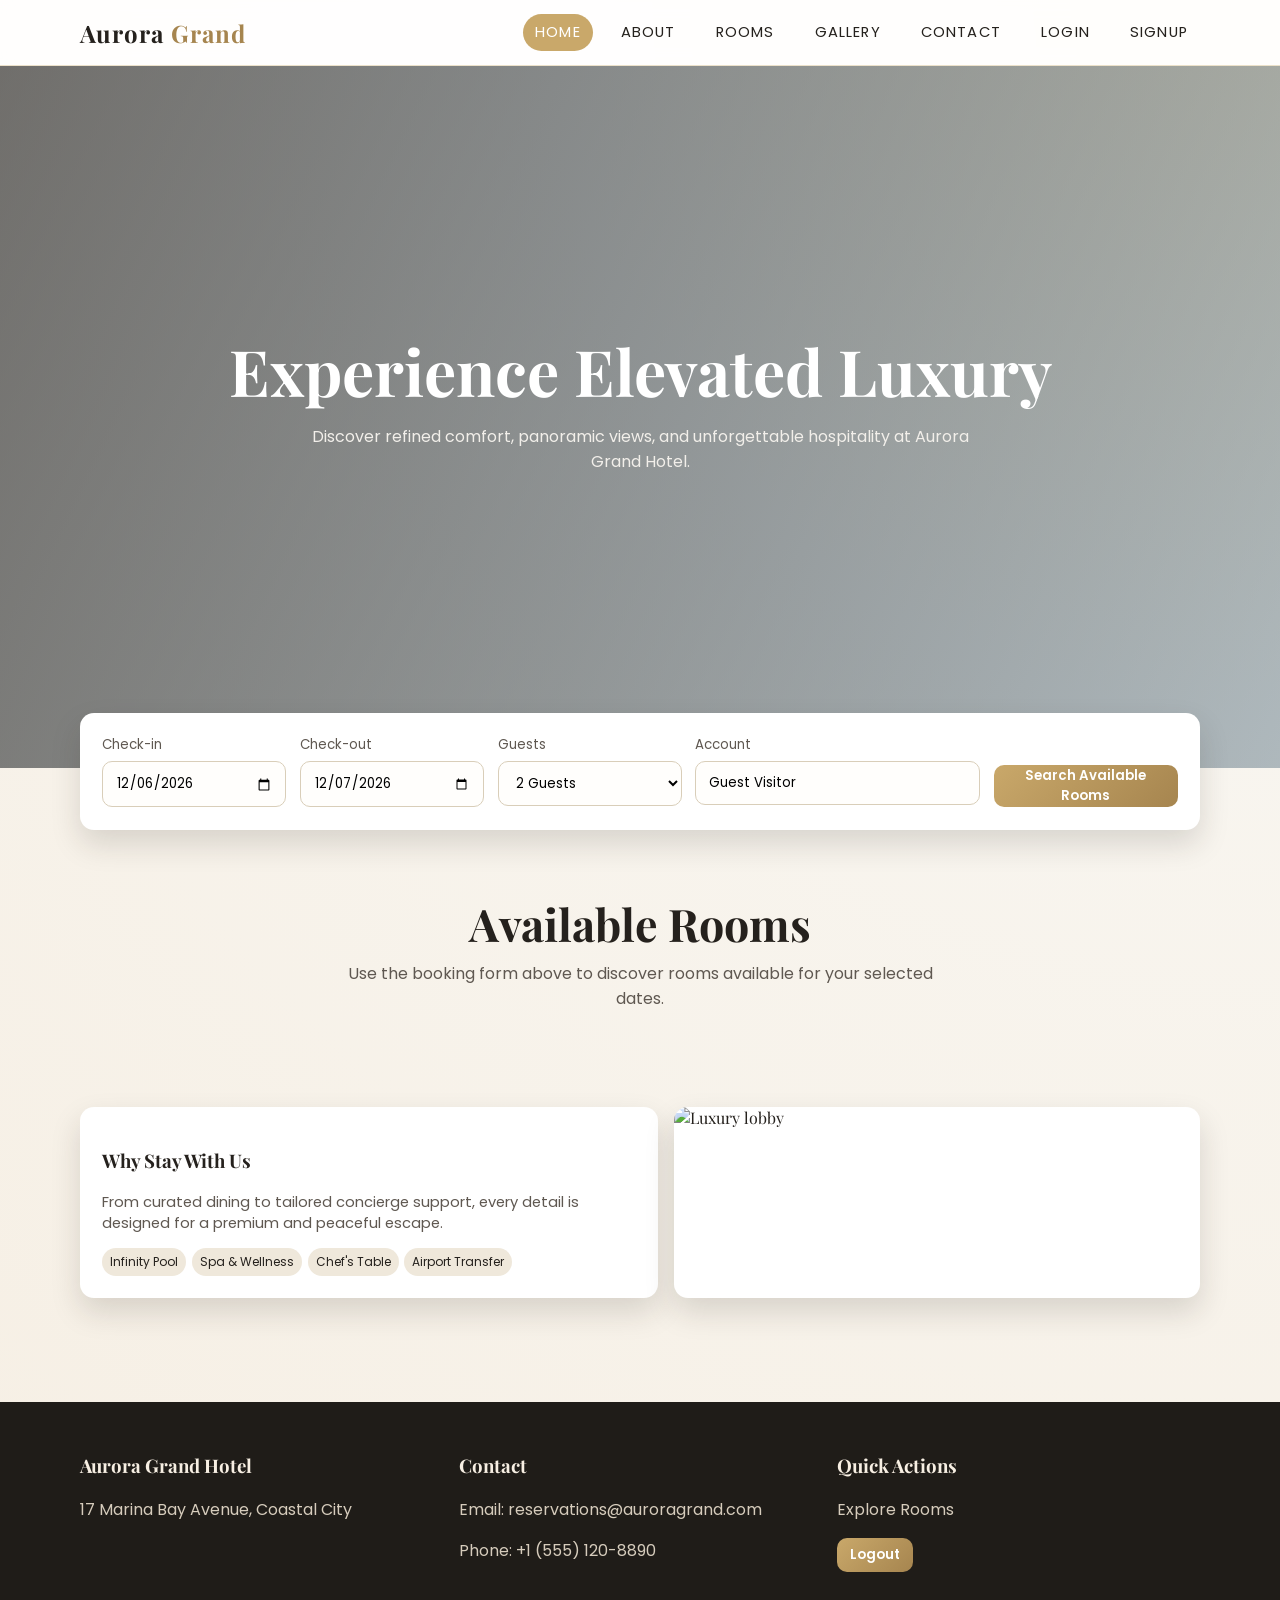
==== index.html @ 3c6bedbd "Add files via upload" ====
<!DOCTYPE html>
<html lang="en">
  <head>
    <meta charset="UTF-8" />
    <meta name="viewport" content="width=device-width, initial-scale=1.0" />
    <title>Aurora Grand Hotel | Luxury Stay</title>
    <link rel="preconnect" href="https://fonts.googleapis.com" />
    <link rel="preconnect" href="https://fonts.gstatic.com" crossorigin />
    <link href="https://fonts.googleapis.com/css2?family=Playfair+Display:wght@500;700&family=Poppins:wght@300;400;500;600&display=swap" rel="stylesheet" />
    <link rel="stylesheet" href="css/styles.css" />
  </head>
  <body>
    <header class="navbar">
      <div class="container navbar-inner">
        <a class="brand" href="index.html">Aurora <span>Grand</span></a>
        <button class="menu-toggle" id="menuToggle">Menu</button>
        <nav class="nav-links" id="navLinks">
          <a href="index.html">Home</a>
          <a href="about.html">About</a>
          <a href="rooms.html">Rooms</a>
          <a href="gallery.html">Gallery</a>
          <a href="contact.html">Contact</a>
          <a href="login.html" id="loginLink">Login</a>
          <a href="signup.html" id="signupLink">Signup</a>
        </nav>
      </div>
    </header>

    <section class="hero">
      <div class="hero-content container">
        <h1>Experience Elevated Luxury</h1>
        <p>Discover refined comfort, panoramic views, and unforgettable hospitality at Aurora Grand Hotel.</p>
      </div>
    </section>

    <main>
      <section class="container">
        <div class="card booking-card">
          <form class="booking-form" id="homeBookingForm">
            <div class="form-group">
              <label for="checkIn">Check-in</label>
              <input type="date" id="checkIn" required />
            </div>
            <div class="form-group">
              <label for="checkOut">Check-out</label>
              <input type="date" id="checkOut" required />
            </div>
            <div class="form-group">
              <label for="guests">Guests</label>
              <select id="guests" required>
                <option value="1">1 Guest</option>
                <option value="2" selected>2 Guests</option>
                <option value="3">3 Guests</option>
                <option value="4">4 Guests</option>
                <option value="5">5 Guests</option>
              </select>
            </div>
            <div class="form-group">
              <label for="userBadge">Account</label>
              <input id="userBadge" type="text" value="Guest Visitor" readonly />
            </div>
            <div class="form-group" style="justify-content: flex-end;">
              <label>&nbsp;</label>
              <button type="submit">Search Available Rooms</button>
            </div>
          </form>
          <div id="bookingMessage" class="message"></div>
        </div>
      </section>

      <section class="section">
        <div class="container">
          <div class="section-title">
            <h2>Available Rooms</h2>
            <p>Use the booking form above to discover rooms available for your selected dates.</p>
          </div>
          <div class="rooms-grid" id="availableRooms"></div>
        </div>
      </section>

      <section class="section" style="padding-top: 0;">
        <div class="container two-col">
          <div class="card about-panel">
            <h3>Why Stay With Us</h3>
            <p class="muted">From curated dining to tailored concierge support, every detail is designed for a premium and peaceful escape.</p>
            <div class="amenities">
              <span class="amenity">Infinity Pool</span>
              <span class="amenity">Spa & Wellness</span>
              <span class="amenity">Chef's Table</span>
              <span class="amenity">Airport Transfer</span>
            </div>
          </div>
          <img class="card" style="height:100%; object-fit:cover;" src="https://images.unsplash.com/photo-1571896349842-33c89424de2d?auto=format&fit=crop&w=1200&q=80" alt="Luxury lobby" />
        </div>
      </section>
    </main>

    <footer class="footer">
      <div class="container footer-grid">
        <div>
          <h3>Aurora Grand Hotel</h3>
          <p>17 Marina Bay Avenue, Coastal City</p>
        </div>
        <div>
          <h3>Contact</h3>
          <p>Email: reservations@auroragrand.com</p>
          <p>Phone: +1 (555) 120-8890</p>
        </div>
        <div>
          <h3>Quick Actions</h3>
          <p><a href="rooms.html">Explore Rooms</a></p>
          <p><button data-logout="true" style="padding: 0.45rem 0.8rem;">Logout</button></p>
        </div>
      </div>
    </footer>

    <script src="js/main.js"></script>
  </body>
</html>
---- css/styles.css ----
:root {
  --bg: #f8f5ef;
  --bg-soft: #efe8db;
  --surface: #ffffff;
  --text: #25211d;
  --text-soft: #5f5851;
  --gold: #c9a86a;
  --gold-deep: #a6854f;
  --accent: #284b63;
  --danger: #b73a3a;
  --radius: 14px;
  --shadow: 0 14px 30px rgba(37, 33, 29, 0.15);
}

* {
  box-sizing: border-box;
}

body {
  margin: 0;
  font-family: "Playfair Display", Georgia, serif;
  color: var(--text);
  background: radial-gradient(circle at top right, #fff4dc 0%, var(--bg) 35%, #f6efe4 100%);
  min-height: 100vh;
}

a {
  color: inherit;
  text-decoration: none;
}

img {
  max-width: 100%;
  display: block;
}

.container {
  width: min(1120px, 92%);
  margin: 0 auto;
}

.navbar {
  position: sticky;
  top: 0;
  z-index: 40;
  background: rgba(255, 255, 255, 0.9);
  backdrop-filter: blur(8px);
  border-bottom: 1px solid rgba(201, 168, 106, 0.35);
}

.navbar-inner {
  display: flex;
  justify-content: space-between;
  align-items: center;
  padding: 14px 0;
}

.brand {
  font-size: 1.5rem;
  letter-spacing: 1px;
  font-weight: 700;
}

.brand span {
  color: var(--gold-deep);
}

.nav-links {
  display: flex;
  gap: 1rem;
  align-items: center;
}

.nav-links a {
  font-family: "Poppins", sans-serif;
  font-size: 0.92rem;
  text-transform: uppercase;
  letter-spacing: 0.08em;
  padding: 8px 12px;
  border-radius: 999px;
  transition: all 0.25s ease;
}

.nav-links a:hover,
.nav-links a.active {
  background: var(--gold);
  color: #fff;
}

.menu-toggle {
  display: none;
  background: var(--surface);
  border: 1px solid var(--gold);
  border-radius: 8px;
  padding: 8px 10px;
  font-family: "Poppins", sans-serif;
}

.hero {
  min-height: 78vh;
  position: relative;
  display: grid;
  place-items: center;
  overflow: hidden;
}

.hero::before {
  content: "";
  position: absolute;
  inset: 0;
  background: linear-gradient(115deg, rgba(20, 20, 20, 0.6), rgba(40, 75, 99, 0.35)),
    url("https://images.unsplash.com/photo-1445019980597-93fa8acb246c?auto=format&fit=crop&w=2000&q=80") center/cover no-repeat;
  transform: scale(1.04);
}

.hero-content {
  position: relative;
  z-index: 2;
  color: #fff;
  text-align: center;
  padding: 1rem;
  animation: fadeInUp 1s ease;
}

.hero h1 {
  font-size: clamp(2rem, 5vw, 4rem);
  margin: 0 0 0.7rem;
}

.hero p {
  margin: 0 auto 2rem;
  font-family: "Poppins", sans-serif;
  max-width: 700px;
  color: #f2efea;
}

.card {
  background: var(--surface);
  border-radius: var(--radius);
  box-shadow: var(--shadow);
}

.booking-card {
  margin-top: -55px;
  position: relative;
  z-index: 10;
  padding: 1.4rem;
}

.booking-form {
  display: grid;
  grid-template-columns: repeat(5, 1fr);
  gap: 0.85rem;
}

.form-group {
  display: flex;
  flex-direction: column;
  font-family: "Poppins", sans-serif;
}

.form-group label {
  font-size: 0.83rem;
  margin-bottom: 0.35rem;
  color: var(--text-soft);
}

input,
select,
textarea,
button {
  font-family: "Poppins", sans-serif;
}

input,
select,
textarea {
  border: 1px solid #d9ceb9;
  border-radius: 10px;
  padding: 0.7rem 0.8rem;
  background: #fffefc;
}

button {
  border: none;
  border-radius: 10px;
  background: linear-gradient(135deg, var(--gold), var(--gold-deep));
  color: #fff;
  cursor: pointer;
  font-weight: 600;
  transition: transform 0.25s ease, box-shadow 0.25s ease;
}

button:hover {
  transform: translateY(-2px);
  box-shadow: 0 10px 20px rgba(166, 133, 79, 0.3);
}

.section {
  padding: 4rem 0;
}

.section-title {
  text-align: center;
  margin-bottom: 2rem;
}

.section-title h2 {
  margin: 0;
  font-size: clamp(1.8rem, 4vw, 2.8rem);
}

.section-title p {
  margin: 0.5rem auto 0;
  max-width: 620px;
  font-family: "Poppins", sans-serif;
  color: var(--text-soft);
}

.rooms-grid,
.gallery-grid {
  display: grid;
  grid-template-columns: repeat(auto-fit, minmax(250px, 1fr));
  gap: 1rem;
}

.room-card {
  overflow: hidden;
  border-radius: var(--radius);
  background: var(--surface);
  box-shadow: var(--shadow);
  transition: transform 0.3s ease;
}

.room-card:hover {
  transform: translateY(-6px);
}

.room-card img {
  height: 220px;
  width: 100%;
  object-fit: cover;
}

.room-content {
  padding: 1rem;
}

.room-content h3 {
  margin: 0;
}

.price {
  color: var(--gold-deep);
  font-weight: 700;
  font-family: "Poppins", sans-serif;
  margin: 0.45rem 0;
}

.muted {
  font-family: "Poppins", sans-serif;
  color: var(--text-soft);
  font-size: 0.92rem;
}

.amenities {
  display: flex;
  flex-wrap: wrap;
  gap: 0.35rem;
  margin-top: 0.7rem;
}

.amenity {
  font-size: 0.75rem;
  background: var(--bg-soft);
  padding: 0.3rem 0.5rem;
  border-radius: 999px;
  font-family: "Poppins", sans-serif;
}

.page-banner {
  min-height: 40vh;
  display: grid;
  place-items: center;
  text-align: center;
  color: #fff;
  background: linear-gradient(130deg, rgba(0, 0, 0, 0.65), rgba(40, 75, 99, 0.5)),
    url("https://images.unsplash.com/photo-1519710164239-da123dc03ef4?auto=format&fit=crop&w=1800&q=80") center/cover no-repeat;
}

.page-banner h1 {
  font-size: clamp(2rem, 6vw, 3.3rem);
  margin: 0;
}

.two-col {
  display: grid;
  grid-template-columns: 1.1fr 1fr;
  gap: 1rem;
  align-items: stretch;
}

.about-panel,
.contact-card,
.auth-card {
  padding: 1.4rem;
}

.contact-grid {
  display: grid;
  grid-template-columns: 1fr 1fr;
  gap: 1rem;
}

iframe {
  border: none;
  border-radius: var(--radius);
  width: 100%;
  min-height: 420px;
}

.auth-wrapper {
  min-height: 70vh;
  display: grid;
  place-items: center;
  padding: 2rem 0;
}

.auth-card {
  width: min(480px, 94%);
}

.message {
  margin-top: 1rem;
  padding: 0.75rem 0.9rem;
  border-radius: 10px;
  font-family: "Poppins", sans-serif;
  display: none;
}

.message.show {
  display: block;
}

.message.success {
  background: #e8f9ee;
  color: #166f3d;
  border: 1px solid #82d8a8;
}

.message.error {
  background: #fdeceb;
  color: var(--danger);
  border: 1px solid #e6a8a8;
}

.footer {
  background: #1f1c18;
  color: #f7efe3;
  padding: 2rem 0;
  margin-top: 2.5rem;
}

.footer-grid {
  display: grid;
  grid-template-columns: repeat(auto-fit, minmax(230px, 1fr));
  gap: 1rem;
}

.footer p,
.footer a {
  font-family: "Poppins", sans-serif;
  color: #d6ccbc;
}

.fade-in {
  animation: fadeInUp 0.8s ease;
}

@keyframes fadeInUp {
  from {
    opacity: 0;
    transform: translateY(22px);
  }
  to {
    opacity: 1;
    transform: translateY(0);
  }
}

@media (max-width: 950px) {
  .booking-form {
    grid-template-columns: repeat(2, 1fr);
  }

  .two-col,
  .contact-grid {
    grid-template-columns: 1fr;
  }
}

@media (max-width: 760px) {
  .menu-toggle {
    display: inline-block;
  }

  .nav-links {
    display: none;
    position: absolute;
    top: 68px;
    right: 4%;
    flex-direction: column;
    background: #fff;
    border-radius: 10px;
    box-shadow: var(--shadow);
    padding: 0.8rem;
    width: min(250px, 92vw);
  }

  .nav-links.show {
    display: flex;
  }

  .booking-form {
    grid-template-columns: 1fr;
  }
}
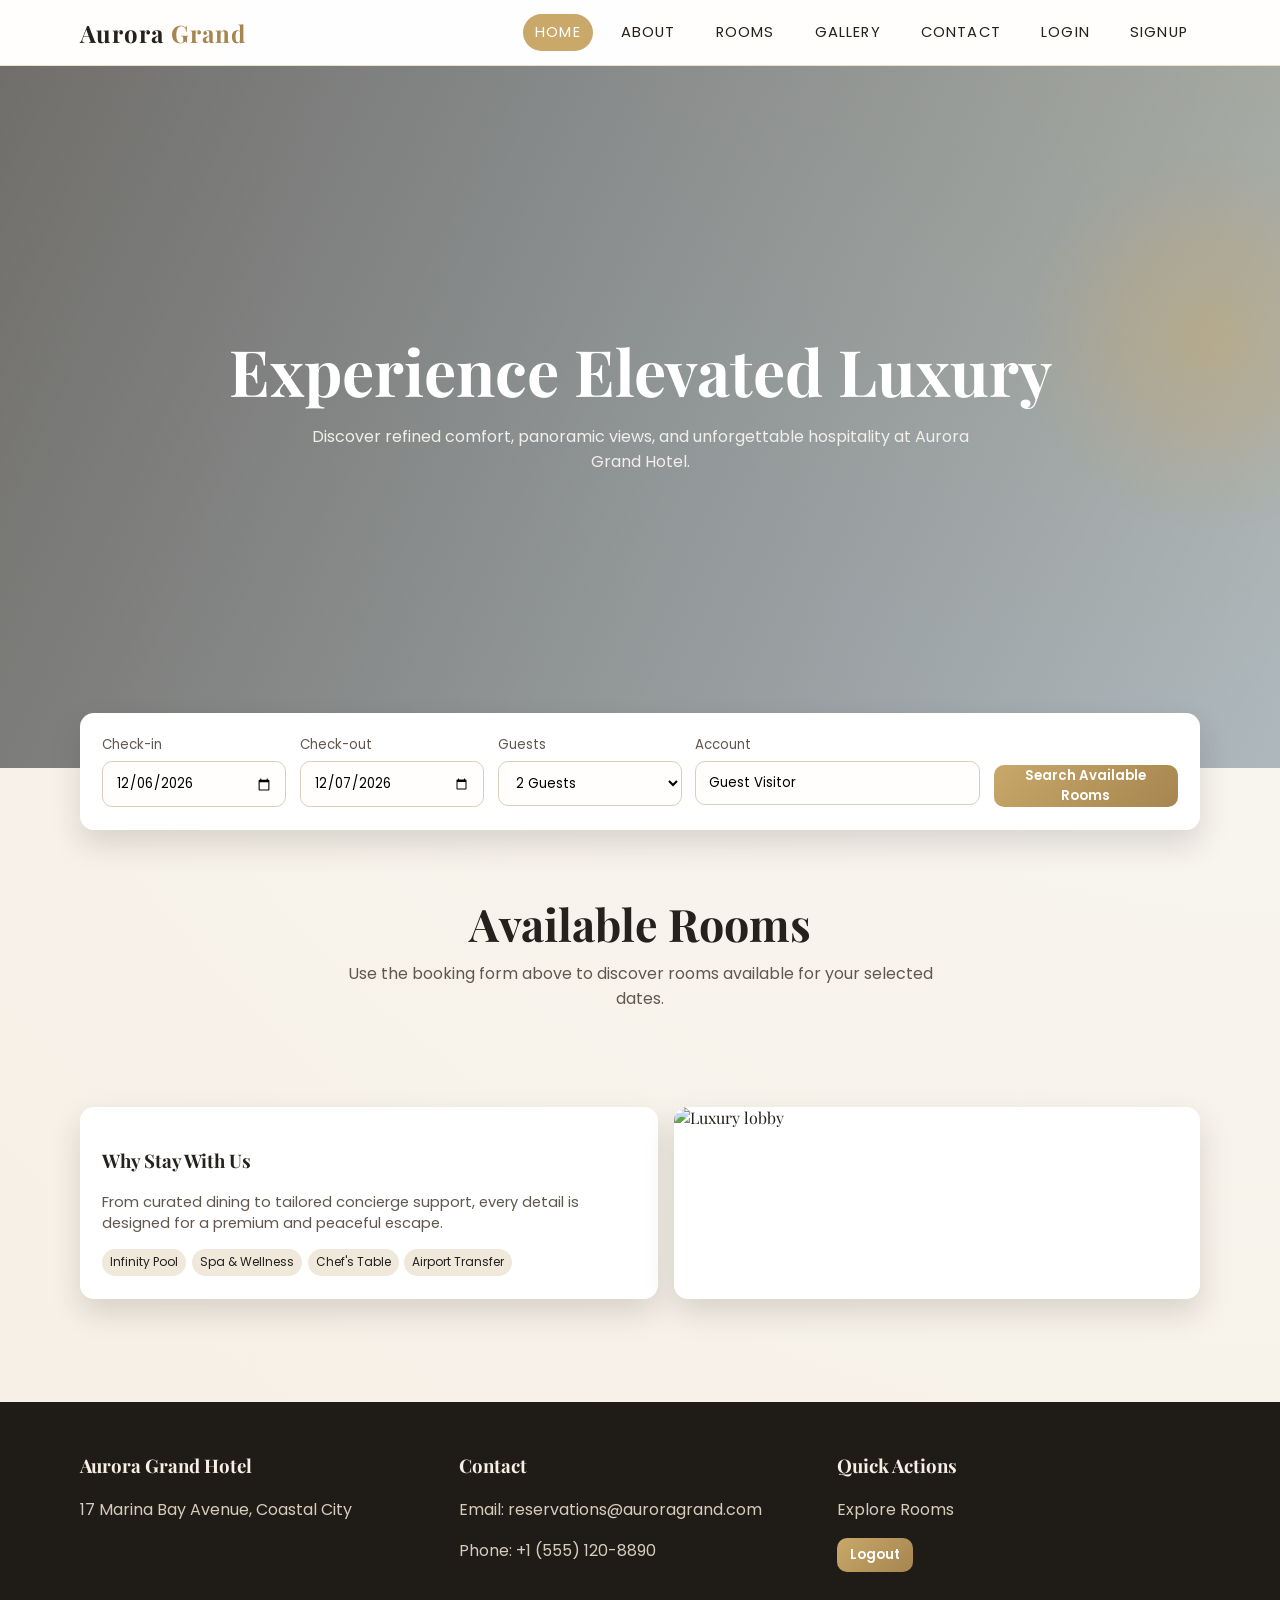
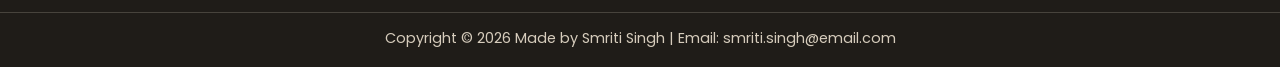
==== commit 55a717eb: "Add files via upload" ====
--- a/index.html
+++ b/index.html
@@ -112,8 +112,12 @@
           <p><button data-logout="true" style="padding: 0.45rem 0.8rem;">Logout</button></p>
         </div>
       </div>
+      <div class="footer-bottom">
+        <p>Copyright © 2026 Made by Smriti Singh | Email: smriti.singh@email.com</p>
+      </div>
     </footer>
 
+    <script src="js/api.js"></script>
     <script src="js/main.js"></script>
   </body>
-</html>
+</html>
--- a/css/styles.css
+++ b/css/styles.css
@@ -22,6 +22,7 @@
   color: var(--text);
   background: radial-gradient(circle at top right, #fff4dc 0%, var(--bg) 35%, #f6efe4 100%);
   min-height: 100vh;
+  perspective: 1200px;
 }
 
 a {
@@ -113,6 +114,19 @@
   transform: scale(1.04);
 }
 
+.hero::after {
+  content: "";
+  position: absolute;
+  width: 380px;
+  height: 380px;
+  right: -120px;
+  top: 12%;
+  border-radius: 50%;
+  background: radial-gradient(circle, rgba(201, 168, 106, 0.45) 0%, rgba(201, 168, 106, 0) 70%);
+  filter: blur(2px);
+  animation: floatOrb 6s ease-in-out infinite;
+}
+
 .hero-content {
   position: relative;
   z-index: 2;
@@ -138,6 +152,9 @@
   background: var(--surface);
   border-radius: var(--radius);
   box-shadow: var(--shadow);
+  transform-style: preserve-3d;
+  will-change: transform;
+  transition: transform 0.35s ease, box-shadow 0.35s ease;
 }
 
 .booking-card {
@@ -229,11 +246,12 @@
   border-radius: var(--radius);
   background: var(--surface);
   box-shadow: var(--shadow);
-  transition: transform 0.3s ease;
+  transition: transform 0.35s ease, box-shadow 0.35s ease;
 }
 
 .room-card:hover {
-  transform: translateY(-6px);
+  transform: translateY(-8px) rotateX(4deg) rotateY(-4deg) scale(1.01);
+  box-shadow: 0 18px 40px rgba(37, 33, 29, 0.24);
 }
 
 .room-card img {
@@ -357,7 +375,7 @@
 .footer {
   background: #1f1c18;
   color: #f7efe3;
-  padding: 2rem 0;
+  padding: 2rem 0 0;
   margin-top: 2.5rem;
 }
 
@@ -371,6 +389,22 @@
 .footer a {
   font-family: "Poppins", sans-serif;
   color: #d6ccbc;
+}
+
+.footer-bottom {
+  margin-top: 1.5rem;
+  border-top: 1px solid rgba(214, 204, 188, 0.22);
+  text-align: center;
+  padding: 0.95rem 0 1.1rem;
+}
+
+.footer-bottom p {
+  margin: 0;
+  font-size: 0.9rem;
+}
+
+.floating-3d {
+  animation: floatingCard 5s ease-in-out infinite;
 }
 
 .fade-in {
@@ -385,6 +419,26 @@
   to {
     opacity: 1;
     transform: translateY(0);
+  }
+}
+
+@keyframes floatOrb {
+  0%,
+  100% {
+    transform: translateY(0px) scale(1);
+  }
+  50% {
+    transform: translateY(-18px) scale(1.05);
+  }
+}
+
+@keyframes floatingCard {
+  0%,
+  100% {
+    transform: translateY(0px) rotateX(0deg);
+  }
+  50% {
+    transform: translateY(-8px) rotateX(2deg);
   }
 }
 
